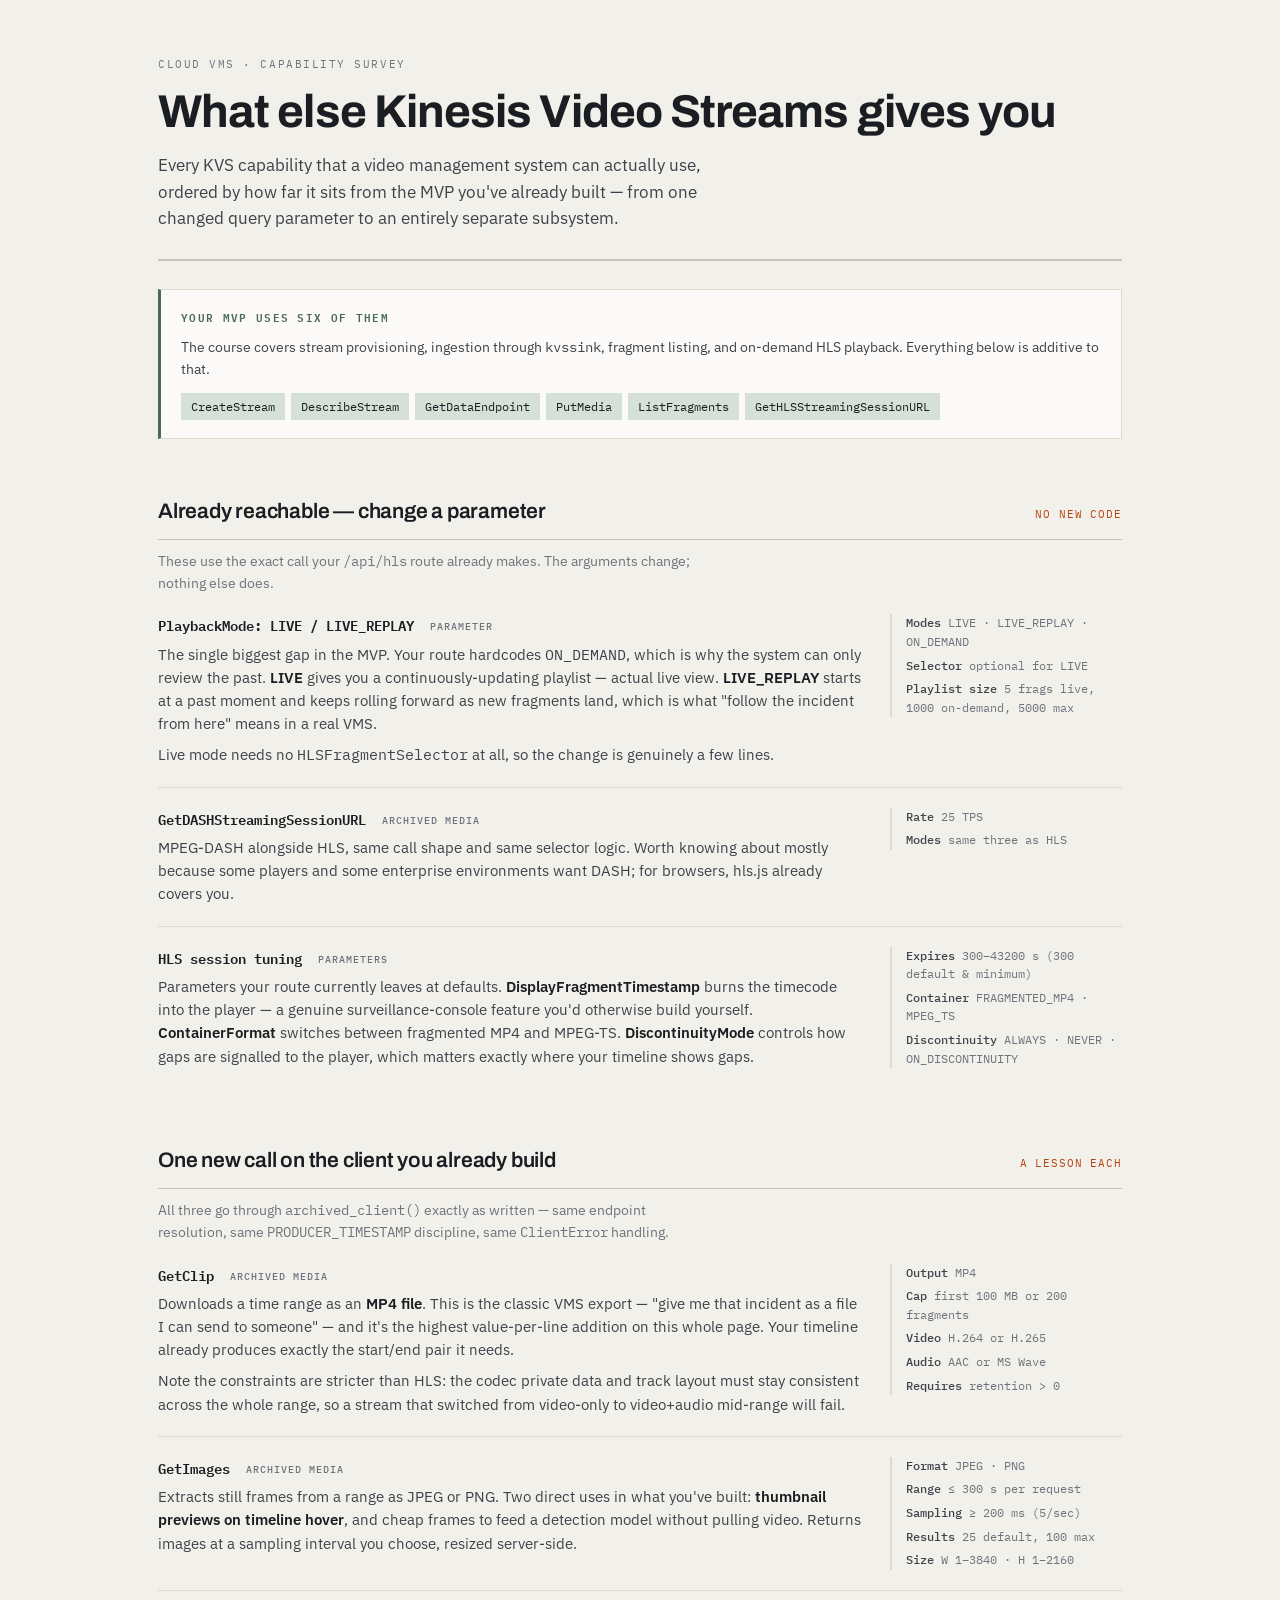
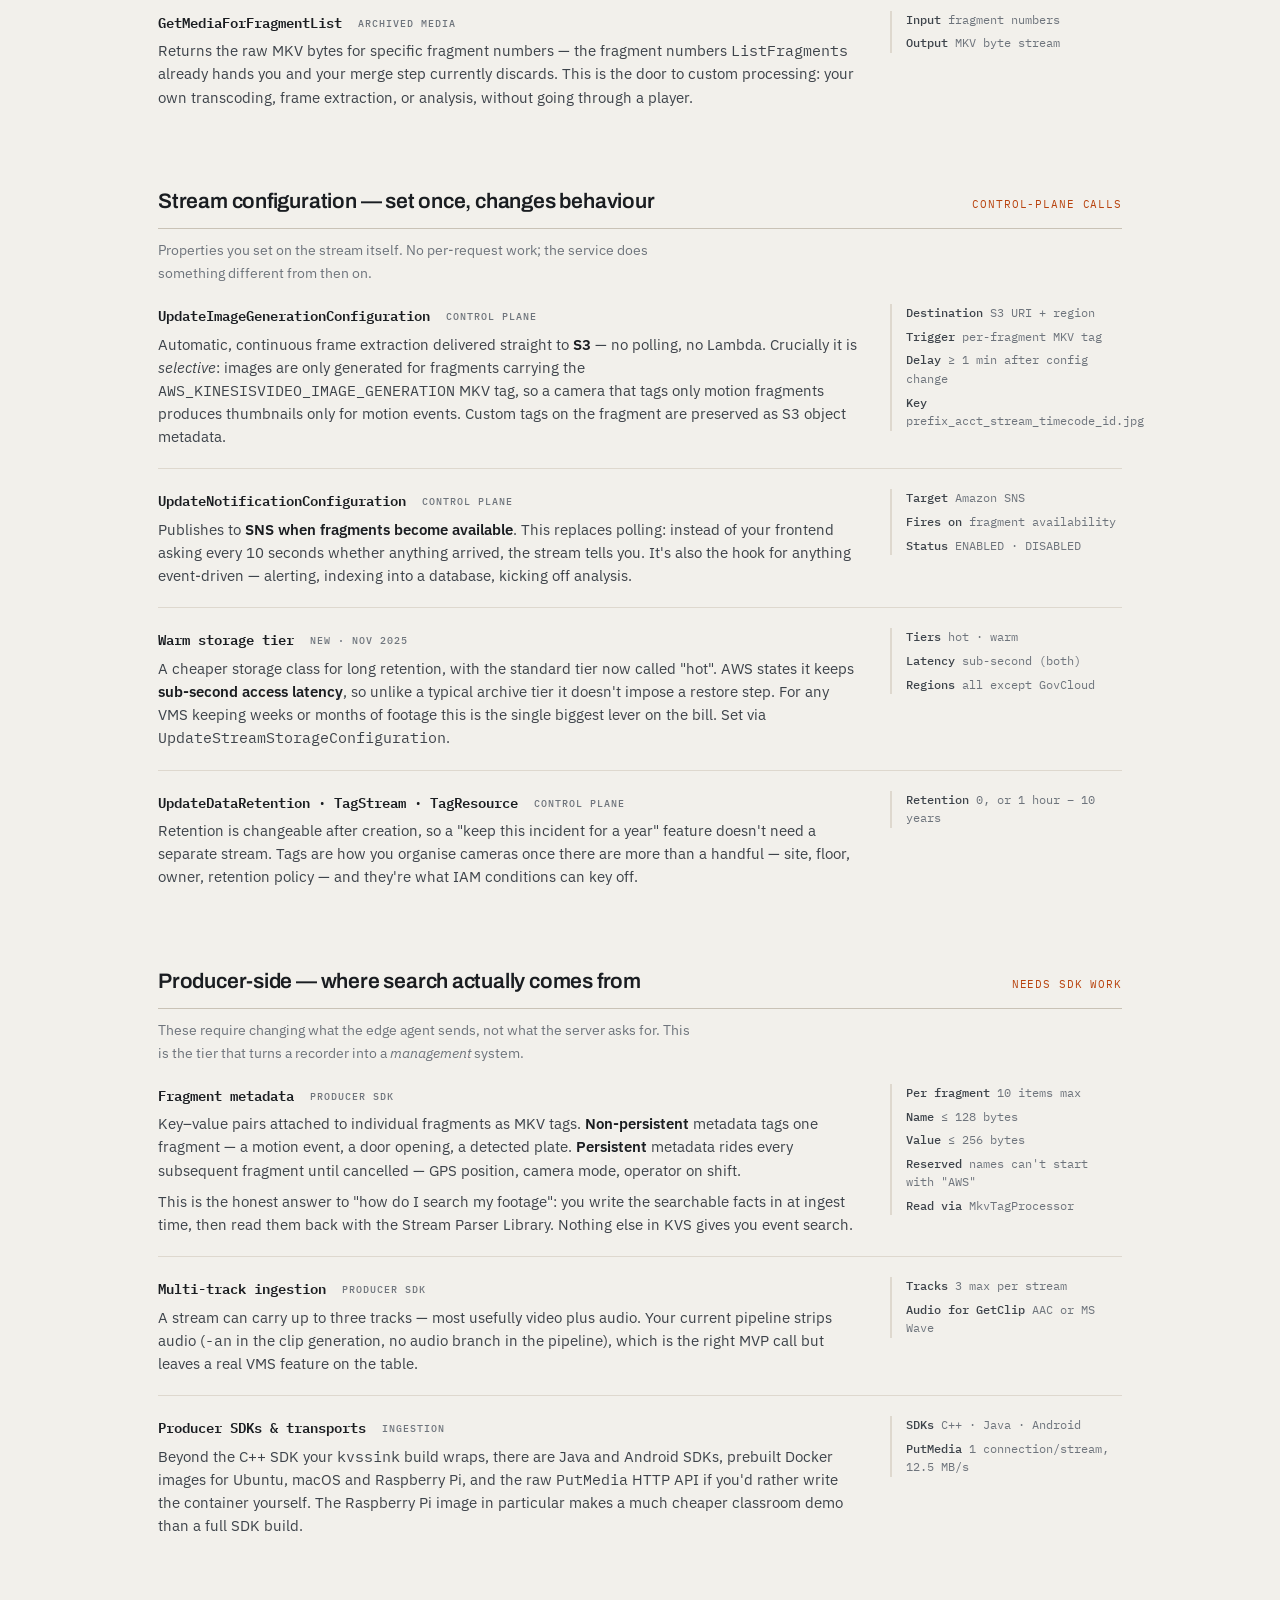
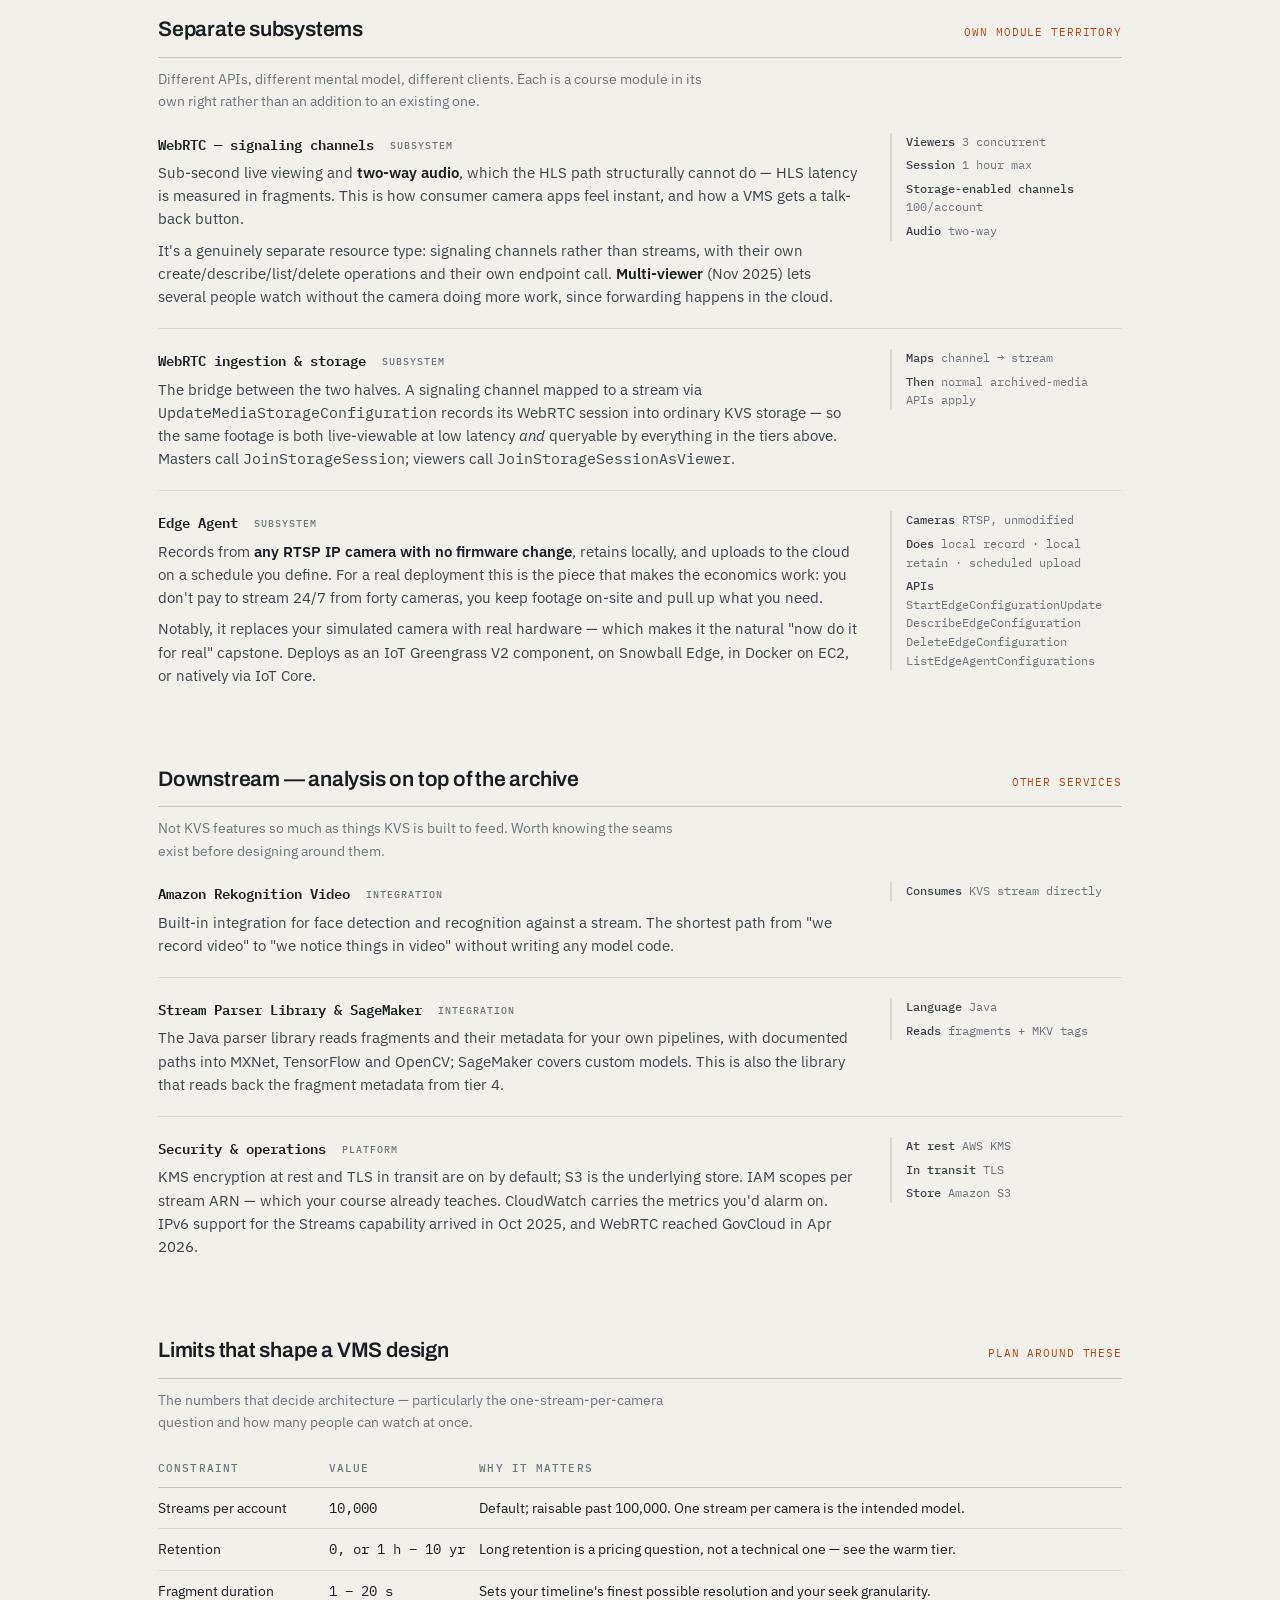
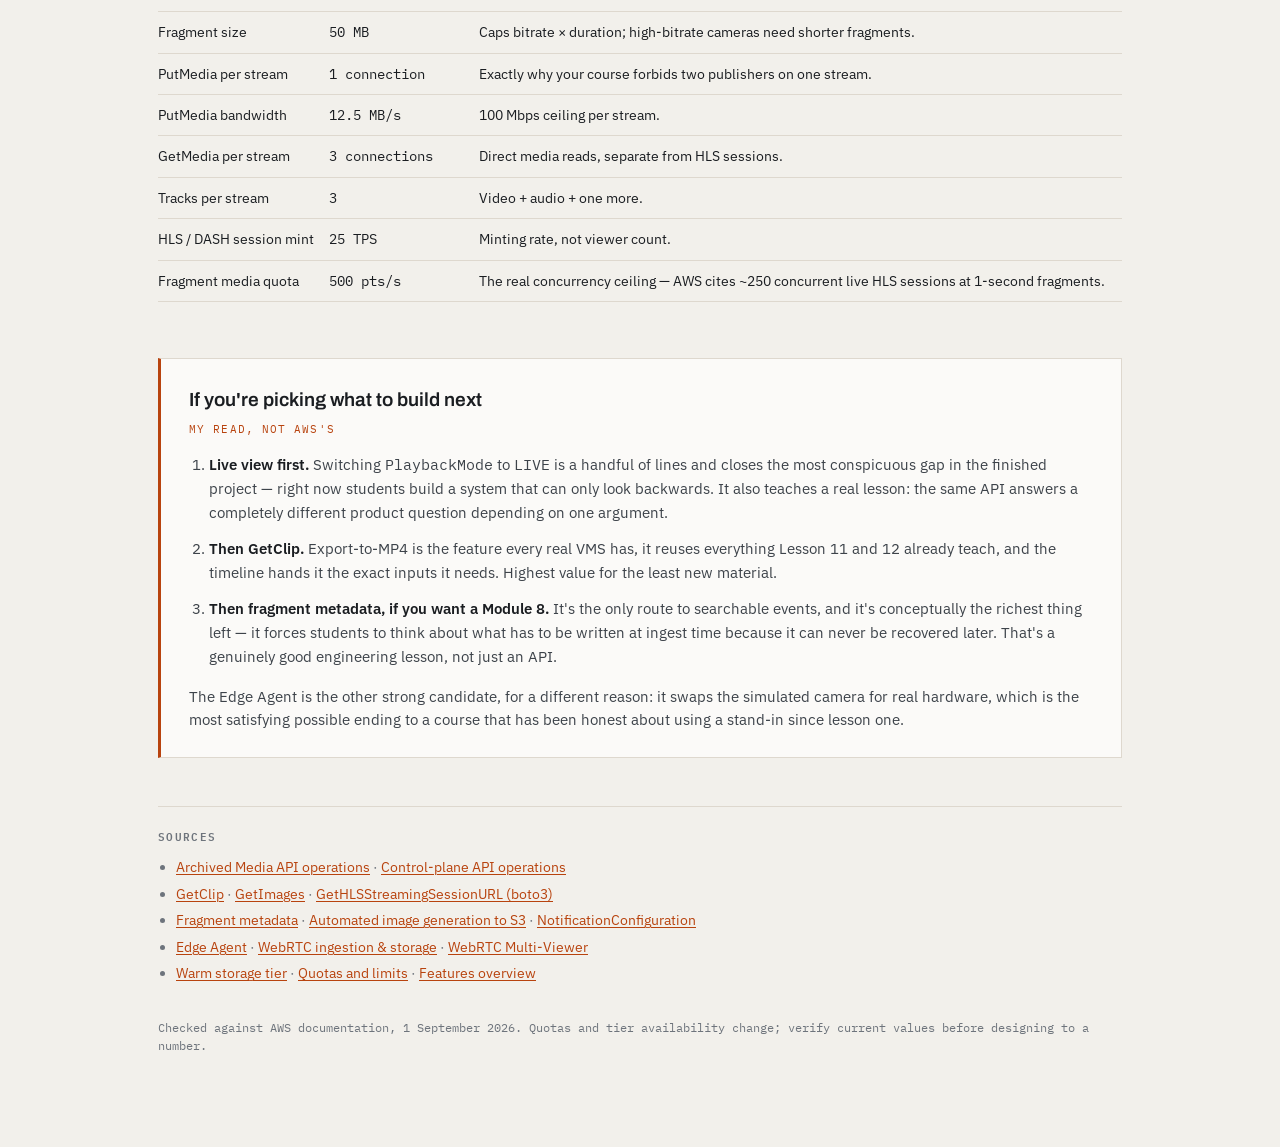
==== М8_KVS_VMS/kvs-capability-map-standalone.html @ 1b8c33f3 "Add М8 and М9 module design" ====
<!doctype html>
<html lang="en">
<head>
<meta charset="utf-8">
<meta name="viewport" content="width=device-width, initial-scale=1">
<style>
  :root { color-scheme: light dark; }
  body { margin: 0; }
  img { max-width: 100%; }
  [hidden] { display: none !important; }
</style>
<title>KVS Capability Map</title>
<link rel="stylesheet" href="https://fonts.googleapis.com/css2?family=Archivo:wght@500;600;700&family=IBM+Plex+Sans:wght@400;500;600&family=IBM+Plex+Mono:wght@400;500;600&display=swap">
<style>
  :root {
    --ground:    #F2F0EB;
    --surface:   #FBFAF8;
    --raised:    #FFFFFF;
    --ink:       #1A1D21;
    --ink-soft:  #3D434A;
    --muted:     #6E747C;
    --hairline:  #DED8CE;
    --rule:      #C9C2B6;
    --signal:    #B8430E;
    --signal-dim:#E8CFC2;
    --have:      #4A6B52;
    --have-dim:  #D5E0D6;

    --display: "Archivo", "Helvetica Neue", Arial, sans-serif;
    --body: "IBM Plex Sans", -apple-system, BlinkMacSystemFont, "Segoe UI", sans-serif;
    --mono: "IBM Plex Mono", ui-monospace, SFMono-Regular, Menlo, Consolas, monospace;
  }

  @media (prefers-color-scheme: dark) {
    :root:not([data-theme="light"]) {
      --ground:    #16191D;
      --surface:   #1C2025;
      --raised:    #22272C;
      --ink:       #E8E4DC;
      --ink-soft:  #C4C0B8;
      --muted:     #8A9099;
      --hairline:  #2E3339;
      --rule:      #3D444C;
      --signal:    #FF8A3D;
      --signal-dim:#43301F;
      --have:      #8FBF9B;
      --have-dim:  #253326;
    }
  }

  :root[data-theme="dark"] {
    --ground:    #16191D;
    --surface:   #1C2025;
    --raised:    #22272C;
    --ink:       #E8E4DC;
    --ink-soft:  #C4C0B8;
    --muted:     #8A9099;
    --hairline:  #2E3339;
    --rule:      #3D444C;
    --signal:    #FF8A3D;
    --signal-dim:#43301F;
    --have:      #8FBF9B;
    --have-dim:  #253326;
  }

  * { box-sizing: border-box; }

  body {
    margin: 0;
    background: var(--ground);
    color: var(--ink);
    font-family: var(--body);
    font-size: 15px;
    line-height: 1.6;
    -webkit-font-smoothing: antialiased;
  }

  .sheet {
    max-width: 1020px;
    margin: 0 auto;
    padding: 56px 28px 80px;
  }

  /* ---------- masthead ---------- */

  .masthead { border-bottom: 2px solid var(--rule); padding-bottom: 28px; }

  .eyebrow {
    font-family: var(--mono);
    font-size: 11px;
    letter-spacing: 0.14em;
    text-transform: uppercase;
    color: var(--muted);
    margin: 0 0 14px;
  }

  h1 {
    font-family: var(--display);
    font-weight: 700;
    font-size: clamp(30px, 5.2vw, 46px);
    line-height: 1.06;
    letter-spacing: -0.02em;
    margin: 0 0 16px;
    text-wrap: balance;
  }

  .standfirst {
    font-size: 17px;
    line-height: 1.55;
    color: var(--ink-soft);
    max-width: 60ch;
    margin: 0;
  }

  /* ---------- baseline strip ---------- */

  .baseline {
    margin: 28px 0 0;
    padding: 18px 20px;
    background: var(--surface);
    border: 1px solid var(--hairline);
    border-left: 3px solid var(--have);
  }

  .baseline h2 {
    font-family: var(--mono);
    font-size: 11px;
    letter-spacing: 0.12em;
    text-transform: uppercase;
    color: var(--have);
    margin: 0 0 10px;
    font-weight: 600;
  }

  .baseline p { margin: 0 0 12px; color: var(--ink-soft); font-size: 14px; }

  .chips { display: flex; flex-wrap: wrap; gap: 6px; }

  .chip {
    font-family: var(--mono);
    font-size: 12px;
    padding: 3px 9px;
    background: var(--have-dim);
    color: var(--ink);
    border: 1px solid transparent;
    white-space: nowrap;
  }

  /* ---------- tiers ---------- */

  .tier { margin-top: 56px; }

  .tier-head {
    display: flex;
    align-items: baseline;
    gap: 16px;
    flex-wrap: wrap;
    padding-bottom: 10px;
    border-bottom: 1px solid var(--rule);
  }

  .tier-head h2 {
    font-family: var(--display);
    font-weight: 600;
    font-size: 21px;
    letter-spacing: -0.01em;
    margin: 0;
    flex: 1 1 auto;
  }

  .lift {
    font-family: var(--mono);
    font-size: 11px;
    letter-spacing: 0.08em;
    text-transform: uppercase;
    color: var(--signal);
    white-space: nowrap;
  }

  .tier-note {
    font-size: 14px;
    color: var(--muted);
    margin: 10px 0 0;
    max-width: 68ch;
  }

  /* ---------- capability rows ---------- */

  .cap {
    display: grid;
    grid-template-columns: minmax(0, 1fr) 232px;
    gap: 12px 28px;
    padding: 20px 0;
    border-bottom: 1px solid var(--hairline);
    align-items: start;
  }

  .cap:last-child { border-bottom: none; }

  .cap-name {
    font-family: var(--mono);
    font-size: 14px;
    font-weight: 600;
    color: var(--ink);
    margin: 0 0 6px;
    overflow-wrap: anywhere;
  }

  .cap-name .kind {
    display: inline-block;
    font-size: 10px;
    font-weight: 500;
    letter-spacing: 0.1em;
    text-transform: uppercase;
    color: var(--muted);
    margin-left: 8px;
    vertical-align: 1px;
  }

  .cap-body { margin: 0; color: var(--ink-soft); font-size: 14.5px; }
  .cap-body + .cap-body { margin-top: 8px; }
  .cap-body strong { color: var(--ink); font-weight: 600; }

  .specs {
    font-family: var(--mono);
    font-size: 12px;
    line-height: 1.55;
    color: var(--muted);
    font-variant-numeric: tabular-nums;
    border-left: 2px solid var(--hairline);
    padding-left: 14px;
  }

  .specs div + div { margin-top: 5px; }
  .specs b { color: var(--ink-soft); font-weight: 500; }

  /* ---------- quotas table ---------- */

  .table-wrap { overflow-x: auto; margin-top: 18px; }

  table { border-collapse: collapse; width: 100%; min-width: 460px; }

  th, td {
    text-align: left;
    padding: 9px 14px 9px 0;
    border-bottom: 1px solid var(--hairline);
    font-size: 14px;
    vertical-align: top;
  }

  th {
    font-family: var(--mono);
    font-size: 11px;
    letter-spacing: 0.1em;
    text-transform: uppercase;
    color: var(--muted);
    font-weight: 500;
    border-bottom-color: var(--rule);
  }

  td.val {
    font-family: var(--mono);
    font-variant-numeric: tabular-nums;
    color: var(--ink);
    white-space: nowrap;
  }

  /* ---------- closing read ---------- */

  .read {
    margin-top: 56px;
    padding: 26px 28px;
    background: var(--surface);
    border: 1px solid var(--hairline);
    border-left: 3px solid var(--signal);
  }

  .read h2 {
    font-family: var(--display);
    font-size: 19px;
    font-weight: 600;
    margin: 0 0 6px;
  }

  .read .caveat {
    font-family: var(--mono);
    font-size: 11px;
    letter-spacing: 0.1em;
    text-transform: uppercase;
    color: var(--signal);
    margin: 0 0 14px;
  }

  .read ol { margin: 0; padding-left: 20px; }
  .read li { margin-bottom: 12px; color: var(--ink-soft); }
  .read li:last-child { margin-bottom: 0; }
  .read li strong { color: var(--ink); font-weight: 600; }

  /* ---------- sources ---------- */

  .sources { margin-top: 48px; padding-top: 20px; border-top: 1px solid var(--hairline); }
  .sources h2 {
    font-family: var(--mono);
    font-size: 11px;
    letter-spacing: 0.12em;
    text-transform: uppercase;
    color: var(--muted);
    margin: 0 0 12px;
    font-weight: 600;
  }
  .sources ul { margin: 0; padding-left: 18px; font-size: 13.5px; color: var(--muted); }
  .sources li { margin-bottom: 5px; }

  a { color: var(--signal); text-decoration-thickness: 1px; text-underline-offset: 2px; }
  a:focus-visible { outline: 2px solid var(--signal); outline-offset: 2px; }

  .dateline {
    font-family: var(--mono);
    font-size: 11.5px;
    color: var(--muted);
    margin-top: 34px;
  }

  @media (max-width: 720px) {
    .sheet { padding: 36px 18px 60px; }
    .cap { grid-template-columns: 1fr; gap: 12px; }
    .specs { border-left: none; border-top: 1px solid var(--hairline); padding-left: 0; padding-top: 10px; }
  }
</style>
</head>
<body>
<div class="sheet">

  <header class="masthead">
    <p class="eyebrow">Cloud VMS · Capability Survey</p>
    <h1>What else Kinesis Video Streams gives you</h1>
    <p class="standfirst">Every KVS capability that a video management system can actually use, ordered by how far it sits from the MVP you've already built — from one changed query parameter to an entirely separate subsystem.</p>
  </header>

  <section class="baseline">
    <h2>Your MVP uses six of them</h2>
    <p>The course covers stream provisioning, ingestion through <span style="font-family:var(--mono)">kvssink</span>, fragment listing, and on-demand HLS playback. Everything below is additive to that.</p>
    <div class="chips">
      <span class="chip">CreateStream</span>
      <span class="chip">DescribeStream</span>
      <span class="chip">GetDataEndpoint</span>
      <span class="chip">PutMedia</span>
      <span class="chip">ListFragments</span>
      <span class="chip">GetHLSStreamingSessionURL</span>
    </div>
  </section>

  <!-- ============ TIER 1 ============ -->
  <section class="tier">
    <div class="tier-head">
      <h2>Already reachable — change a parameter</h2>
      <span class="lift">No new code</span>
    </div>
    <p class="tier-note">These use the exact call your <span style="font-family:var(--mono)">/api/hls</span> route already makes. The arguments change; nothing else does.</p>

    <div class="cap">
      <div>
        <p class="cap-name">PlaybackMode: LIVE / LIVE_REPLAY <span class="kind">parameter</span></p>
        <p class="cap-body">The single biggest gap in the MVP. Your route hardcodes <span style="font-family:var(--mono)">ON_DEMAND</span>, which is why the system can only review the past. <strong>LIVE</strong> gives you a continuously-updating playlist — actual live view. <strong>LIVE_REPLAY</strong> starts at a past moment and keeps rolling forward as new fragments land, which is what "follow the incident from here" means in a real VMS.</p>
        <p class="cap-body">Live mode needs no <span style="font-family:var(--mono)">HLSFragmentSelector</span> at all, so the change is genuinely a few lines.</p>
      </div>
      <div class="specs">
        <div><b>Modes</b> LIVE · LIVE_REPLAY · ON_DEMAND</div>
        <div><b>Selector</b> optional for LIVE</div>
        <div><b>Playlist size</b> 5 frags live, 1000 on-demand, 5000 max</div>
      </div>
    </div>

    <div class="cap">
      <div>
        <p class="cap-name">GetDASHStreamingSessionURL <span class="kind">archived media</span></p>
        <p class="cap-body">MPEG-DASH alongside HLS, same call shape and same selector logic. Worth knowing about mostly because some players and some enterprise environments want DASH; for browsers, hls.js already covers you.</p>
      </div>
      <div class="specs">
        <div><b>Rate</b> 25 TPS</div>
        <div><b>Modes</b> same three as HLS</div>
      </div>
    </div>

    <div class="cap">
      <div>
        <p class="cap-name">HLS session tuning <span class="kind">parameters</span></p>
        <p class="cap-body">Parameters your route currently leaves at defaults. <strong>DisplayFragmentTimestamp</strong> burns the timecode into the player — a genuine surveillance-console feature you'd otherwise build yourself. <strong>ContainerFormat</strong> switches between fragmented MP4 and MPEG-TS. <strong>DiscontinuityMode</strong> controls how gaps are signalled to the player, which matters exactly where your timeline shows gaps.</p>
      </div>
      <div class="specs">
        <div><b>Expires</b> 300–43200 s (300 default &amp; minimum)</div>
        <div><b>Container</b> FRAGMENTED_MP4 · MPEG_TS</div>
        <div><b>Discontinuity</b> ALWAYS · NEVER · ON_DISCONTINUITY</div>
      </div>
    </div>
  </section>

  <!-- ============ TIER 2 ============ -->
  <section class="tier">
    <div class="tier-head">
      <h2>One new call on the client you already build</h2>
      <span class="lift">A lesson each</span>
    </div>
    <p class="tier-note">All three go through <span style="font-family:var(--mono)">archived_client()</span> exactly as written — same endpoint resolution, same <span style="font-family:var(--mono)">PRODUCER_TIMESTAMP</span> discipline, same <span style="font-family:var(--mono)">ClientError</span> handling.</p>

    <div class="cap">
      <div>
        <p class="cap-name">GetClip <span class="kind">archived media</span></p>
        <p class="cap-body">Downloads a time range as an <strong>MP4 file</strong>. This is the classic VMS export — "give me that incident as a file I can send to someone" — and it's the highest value-per-line addition on this whole page. Your timeline already produces exactly the start/end pair it needs.</p>
        <p class="cap-body">Note the constraints are stricter than HLS: the codec private data and track layout must stay consistent across the whole range, so a stream that switched from video-only to video+audio mid-range will fail.</p>
      </div>
      <div class="specs">
        <div><b>Output</b> MP4</div>
        <div><b>Cap</b> first 100 MB or 200 fragments</div>
        <div><b>Video</b> H.264 or H.265</div>
        <div><b>Audio</b> AAC or MS Wave</div>
        <div><b>Requires</b> retention &gt; 0</div>
      </div>
    </div>

    <div class="cap">
      <div>
        <p class="cap-name">GetImages <span class="kind">archived media</span></p>
        <p class="cap-body">Extracts still frames from a range as JPEG or PNG. Two direct uses in what you've built: <strong>thumbnail previews on timeline hover</strong>, and cheap frames to feed a detection model without pulling video. Returns images at a sampling interval you choose, resized server-side.</p>
      </div>
      <div class="specs">
        <div><b>Format</b> JPEG · PNG</div>
        <div><b>Range</b> ≤ 300 s per request</div>
        <div><b>Sampling</b> ≥ 200 ms (5/sec)</div>
        <div><b>Results</b> 25 default, 100 max</div>
        <div><b>Size</b> W 1–3840 · H 1–2160</div>
      </div>
    </div>

    <div class="cap">
      <div>
        <p class="cap-name">GetMediaForFragmentList <span class="kind">archived media</span></p>
        <p class="cap-body">Returns the raw MKV bytes for specific fragment numbers — the fragment numbers <span style="font-family:var(--mono)">ListFragments</span> already hands you and your merge step currently discards. This is the door to custom processing: your own transcoding, frame extraction, or analysis, without going through a player.</p>
      </div>
      <div class="specs">
        <div><b>Input</b> fragment numbers</div>
        <div><b>Output</b> MKV byte stream</div>
      </div>
    </div>
  </section>

  <!-- ============ TIER 3 ============ -->
  <section class="tier">
    <div class="tier-head">
      <h2>Stream configuration — set once, changes behaviour</h2>
      <span class="lift">Control-plane calls</span>
    </div>
    <p class="tier-note">Properties you set on the stream itself. No per-request work; the service does something different from then on.</p>

    <div class="cap">
      <div>
        <p class="cap-name">UpdateImageGenerationConfiguration <span class="kind">control plane</span></p>
        <p class="cap-body">Automatic, continuous frame extraction delivered straight to <strong>S3</strong> — no polling, no Lambda. Crucially it is <em>selective</em>: images are only generated for fragments carrying the <span style="font-family:var(--mono)">AWS_KINESISVIDEO_IMAGE_GENERATION</span> MKV tag, so a camera that tags only motion fragments produces thumbnails only for motion events. Custom tags on the fragment are preserved as S3 object metadata.</p>
      </div>
      <div class="specs">
        <div><b>Destination</b> S3 URI + region</div>
        <div><b>Trigger</b> per-fragment MKV tag</div>
        <div><b>Delay</b> ≥ 1 min after config change</div>
        <div><b>Key</b> prefix_acct_stream_timecode_id.jpg</div>
      </div>
    </div>

    <div class="cap">
      <div>
        <p class="cap-name">UpdateNotificationConfiguration <span class="kind">control plane</span></p>
        <p class="cap-body">Publishes to <strong>SNS when fragments become available</strong>. This replaces polling: instead of your frontend asking every 10 seconds whether anything arrived, the stream tells you. It's also the hook for anything event-driven — alerting, indexing into a database, kicking off analysis.</p>
      </div>
      <div class="specs">
        <div><b>Target</b> Amazon SNS</div>
        <div><b>Fires on</b> fragment availability</div>
        <div><b>Status</b> ENABLED · DISABLED</div>
      </div>
    </div>

    <div class="cap">
      <div>
        <p class="cap-name">Warm storage tier <span class="kind">new · Nov 2025</span></p>
        <p class="cap-body">A cheaper storage class for long retention, with the standard tier now called "hot". AWS states it keeps <strong>sub-second access latency</strong>, so unlike a typical archive tier it doesn't impose a restore step. For any VMS keeping weeks or months of footage this is the single biggest lever on the bill. Set via <span style="font-family:var(--mono)">UpdateStreamStorageConfiguration</span>.</p>
      </div>
      <div class="specs">
        <div><b>Tiers</b> hot · warm</div>
        <div><b>Latency</b> sub-second (both)</div>
        <div><b>Regions</b> all except GovCloud</div>
      </div>
    </div>

    <div class="cap">
      <div>
        <p class="cap-name">UpdateDataRetention · TagStream · TagResource <span class="kind">control plane</span></p>
        <p class="cap-body">Retention is changeable after creation, so a "keep this incident for a year" feature doesn't need a separate stream. Tags are how you organise cameras once there are more than a handful — site, floor, owner, retention policy — and they're what IAM conditions can key off.</p>
      </div>
      <div class="specs">
        <div><b>Retention</b> 0, or 1 hour – 10 years</div>
      </div>
    </div>
  </section>

  <!-- ============ TIER 4 ============ -->
  <section class="tier">
    <div class="tier-head">
      <h2>Producer-side — where search actually comes from</h2>
      <span class="lift">Needs SDK work</span>
    </div>
    <p class="tier-note">These require changing what the edge agent sends, not what the server asks for. This is the tier that turns a recorder into a <em>management</em> system.</p>

    <div class="cap">
      <div>
        <p class="cap-name">Fragment metadata <span class="kind">producer SDK</span></p>
        <p class="cap-body">Key–value pairs attached to individual fragments as MKV tags. <strong>Non-persistent</strong> metadata tags one fragment — a motion event, a door opening, a detected plate. <strong>Persistent</strong> metadata rides every subsequent fragment until cancelled — GPS position, camera mode, operator on shift.</p>
        <p class="cap-body">This is the honest answer to "how do I search my footage": you write the searchable facts in at ingest time, then read them back with the Stream Parser Library. Nothing else in KVS gives you event search.</p>
      </div>
      <div class="specs">
        <div><b>Per fragment</b> 10 items max</div>
        <div><b>Name</b> ≤ 128 bytes</div>
        <div><b>Value</b> ≤ 256 bytes</div>
        <div><b>Reserved</b> names can't start with "AWS"</div>
        <div><b>Read via</b> MkvTagProcessor</div>
      </div>
    </div>

    <div class="cap">
      <div>
        <p class="cap-name">Multi-track ingestion <span class="kind">producer SDK</span></p>
        <p class="cap-body">A stream can carry up to three tracks — most usefully video plus audio. Your current pipeline strips audio (<span style="font-family:var(--mono)">-an</span> in the clip generation, no audio branch in the pipeline), which is the right MVP call but leaves a real VMS feature on the table.</p>
      </div>
      <div class="specs">
        <div><b>Tracks</b> 3 max per stream</div>
        <div><b>Audio for GetClip</b> AAC or MS Wave</div>
      </div>
    </div>

    <div class="cap">
      <div>
        <p class="cap-name">Producer SDKs &amp; transports <span class="kind">ingestion</span></p>
        <p class="cap-body">Beyond the C++ SDK your <span style="font-family:var(--mono)">kvssink</span> build wraps, there are Java and Android SDKs, prebuilt Docker images for Ubuntu, macOS and Raspberry Pi, and the raw <span style="font-family:var(--mono)">PutMedia</span> HTTP API if you'd rather write the container yourself. The Raspberry Pi image in particular makes a much cheaper classroom demo than a full SDK build.</p>
      </div>
      <div class="specs">
        <div><b>SDKs</b> C++ · Java · Android</div>
        <div><b>PutMedia</b> 1 connection/stream, 12.5 MB/s</div>
      </div>
    </div>
  </section>

  <!-- ============ TIER 5 ============ -->
  <section class="tier">
    <div class="tier-head">
      <h2>Separate subsystems</h2>
      <span class="lift">Own module territory</span>
    </div>
    <p class="tier-note">Different APIs, different mental model, different clients. Each is a course module in its own right rather than an addition to an existing one.</p>

    <div class="cap">
      <div>
        <p class="cap-name">WebRTC — signaling channels <span class="kind">subsystem</span></p>
        <p class="cap-body">Sub-second live viewing and <strong>two-way audio</strong>, which the HLS path structurally cannot do — HLS latency is measured in fragments. This is how consumer camera apps feel instant, and how a VMS gets a talk-back button.</p>
        <p class="cap-body">It's a genuinely separate resource type: signaling channels rather than streams, with their own create/describe/list/delete operations and their own endpoint call. <strong>Multi-viewer</strong> (Nov 2025) lets several people watch without the camera doing more work, since forwarding happens in the cloud.</p>
      </div>
      <div class="specs">
        <div><b>Viewers</b> 3 concurrent</div>
        <div><b>Session</b> 1 hour max</div>
        <div><b>Storage-enabled channels</b> 100/account</div>
        <div><b>Audio</b> two-way</div>
      </div>
    </div>

    <div class="cap">
      <div>
        <p class="cap-name">WebRTC ingestion &amp; storage <span class="kind">subsystem</span></p>
        <p class="cap-body">The bridge between the two halves. A signaling channel mapped to a stream via <span style="font-family:var(--mono)">UpdateMediaStorageConfiguration</span> records its WebRTC session into ordinary KVS storage — so the same footage is both live-viewable at low latency <em>and</em> queryable by everything in the tiers above. Masters call <span style="font-family:var(--mono)">JoinStorageSession</span>; viewers call <span style="font-family:var(--mono)">JoinStorageSessionAsViewer</span>.</p>
      </div>
      <div class="specs">
        <div><b>Maps</b> channel → stream</div>
        <div><b>Then</b> normal archived-media APIs apply</div>
      </div>
    </div>

    <div class="cap">
      <div>
        <p class="cap-name">Edge Agent <span class="kind">subsystem</span></p>
        <p class="cap-body">Records from <strong>any RTSP IP camera with no firmware change</strong>, retains locally, and uploads to the cloud on a schedule you define. For a real deployment this is the piece that makes the economics work: you don't pay to stream 24/7 from forty cameras, you keep footage on-site and pull up what you need.</p>
        <p class="cap-body">Notably, it replaces your simulated camera with real hardware — which makes it the natural "now do it for real" capstone. Deploys as an IoT Greengrass V2 component, on Snowball Edge, in Docker on EC2, or natively via IoT Core.</p>
      </div>
      <div class="specs">
        <div><b>Cameras</b> RTSP, unmodified</div>
        <div><b>Does</b> local record · local retain · scheduled upload</div>
        <div><b>APIs</b> StartEdgeConfigurationUpdate<br>DescribeEdgeConfiguration<br>DeleteEdgeConfiguration<br>ListEdgeAgentConfigurations</div>
      </div>
    </div>
  </section>

  <!-- ============ TIER 6 ============ -->
  <section class="tier">
    <div class="tier-head">
      <h2>Downstream — analysis on top of the archive</h2>
      <span class="lift">Other services</span>
    </div>
    <p class="tier-note">Not KVS features so much as things KVS is built to feed. Worth knowing the seams exist before designing around them.</p>

    <div class="cap">
      <div>
        <p class="cap-name">Amazon Rekognition Video <span class="kind">integration</span></p>
        <p class="cap-body">Built-in integration for face detection and recognition against a stream. The shortest path from "we record video" to "we notice things in video" without writing any model code.</p>
      </div>
      <div class="specs">
        <div><b>Consumes</b> KVS stream directly</div>
      </div>
    </div>

    <div class="cap">
      <div>
        <p class="cap-name">Stream Parser Library &amp; SageMaker <span class="kind">integration</span></p>
        <p class="cap-body">The Java parser library reads fragments and their metadata for your own pipelines, with documented paths into MXNet, TensorFlow and OpenCV; SageMaker covers custom models. This is also the library that reads back the fragment metadata from tier 4.</p>
      </div>
      <div class="specs">
        <div><b>Language</b> Java</div>
        <div><b>Reads</b> fragments + MKV tags</div>
      </div>
    </div>

    <div class="cap">
      <div>
        <p class="cap-name">Security &amp; operations <span class="kind">platform</span></p>
        <p class="cap-body">KMS encryption at rest and TLS in transit are on by default; S3 is the underlying store. IAM scopes per stream ARN — which your course already teaches. CloudWatch carries the metrics you'd alarm on. IPv6 support for the Streams capability arrived in Oct 2025, and WebRTC reached GovCloud in Apr 2026.</p>
      </div>
      <div class="specs">
        <div><b>At rest</b> AWS KMS</div>
        <div><b>In transit</b> TLS</div>
        <div><b>Store</b> Amazon S3</div>
      </div>
    </div>
  </section>

  <!-- ============ QUOTAS ============ -->
  <section class="tier">
    <div class="tier-head">
      <h2>Limits that shape a VMS design</h2>
      <span class="lift">Plan around these</span>
    </div>
    <p class="tier-note">The numbers that decide architecture — particularly the one-stream-per-camera question and how many people can watch at once.</p>

    <div class="table-wrap">
      <table>
        <thead>
          <tr><th>Constraint</th><th>Value</th><th>Why it matters</th></tr>
        </thead>
        <tbody>
          <tr><td>Streams per account</td><td class="val">10,000</td><td>Default; raisable past 100,000. One stream per camera is the intended model.</td></tr>
          <tr><td>Retention</td><td class="val">0, or 1 h – 10 yr</td><td>Long retention is a pricing question, not a technical one — see the warm tier.</td></tr>
          <tr><td>Fragment duration</td><td class="val">1 – 20 s</td><td>Sets your timeline's finest possible resolution and your seek granularity.</td></tr>
          <tr><td>Fragment size</td><td class="val">50 MB</td><td>Caps bitrate × duration; high-bitrate cameras need shorter fragments.</td></tr>
          <tr><td>PutMedia per stream</td><td class="val">1 connection</td><td>Exactly why your course forbids two publishers on one stream.</td></tr>
          <tr><td>PutMedia bandwidth</td><td class="val">12.5 MB/s</td><td>100 Mbps ceiling per stream.</td></tr>
          <tr><td>GetMedia per stream</td><td class="val">3 connections</td><td>Direct media reads, separate from HLS sessions.</td></tr>
          <tr><td>Tracks per stream</td><td class="val">3</td><td>Video + audio + one more.</td></tr>
          <tr><td>HLS / DASH session mint</td><td class="val">25 TPS</td><td>Minting rate, not viewer count.</td></tr>
          <tr><td>Fragment media quota</td><td class="val">500 pts/s</td><td>The real concurrency ceiling — AWS cites ~250 concurrent live HLS sessions at 1-second fragments.</td></tr>
        </tbody>
      </table>
    </div>
  </section>

  <!-- ============ READ ============ -->
  <section class="read">
    <h2>If you're picking what to build next</h2>
    <p class="caveat">My read, not AWS's</p>
    <ol>
      <li><strong>Live view first.</strong> Switching <span style="font-family:var(--mono)">PlaybackMode</span> to <span style="font-family:var(--mono)">LIVE</span> is a handful of lines and closes the most conspicuous gap in the finished project — right now students build a system that can only look backwards. It also teaches a real lesson: the same API answers a completely different product question depending on one argument.</li>
      <li><strong>Then GetClip.</strong> Export-to-MP4 is the feature every real VMS has, it reuses everything Lesson 11 and 12 already teach, and the timeline hands it the exact inputs it needs. Highest value for the least new material.</li>
      <li><strong>Then fragment metadata, if you want a Module 8.</strong> It's the only route to searchable events, and it's conceptually the richest thing left — it forces students to think about what has to be written at ingest time because it can never be recovered later. That's a genuinely good engineering lesson, not just an API.</li>
    </ol>
    <p class="cap-body" style="margin-top:16px">The Edge Agent is the other strong candidate, for a different reason: it swaps the simulated camera for real hardware, which is the most satisfying possible ending to a course that has been honest about using a stand-in since lesson one.</p>
  </section>

  <section class="sources">
    <h2>Sources</h2>
    <ul>
      <li><a href="https://docs.aws.amazon.com/kinesisvideostreams/latest/dg/API_Operations_Amazon_Kinesis_Video_Streams_Archived_Media.html">Archived Media API operations</a> · <a href="https://docs.aws.amazon.com/kinesisvideostreams/latest/dg/API_Operations_Amazon_Kinesis_Video_Streams.html">Control-plane API operations</a></li>
      <li><a href="https://docs.aws.amazon.com/kinesisvideostreams/latest/dg/API_reader_GetClip.html">GetClip</a> · <a href="https://docs.aws.amazon.com/kinesisvideostreams/latest/dg/API_reader_GetImages.html">GetImages</a> · <a href="https://docs.aws.amazon.com/boto3/latest/reference/services/kinesis-video-archived-media/client/get_hls_streaming_session_url.html">GetHLSStreamingSessionURL (boto3)</a></li>
      <li><a href="https://github.com/awsdocs/AWS-Kinesis-Video-Documentation/blob/master/doc_source/how-meta.md">Fragment metadata</a> · <a href="https://docs.aws.amazon.com/kinesisvideostreams/latest/dg/s3-real-time-image-create.html">Automated image generation to S3</a> · <a href="https://docs.aws.amazon.com/kinesisvideostreams/latest/APIReference/API_NotificationConfiguration.html">NotificationConfiguration</a></li>
      <li><a href="https://docs.aws.amazon.com/kinesisvideostreams/latest/dg/edge.html">Edge Agent</a> · <a href="https://docs.aws.amazon.com/kinesisvideostreams-webrtc-dg/latest/devguide/ingest-media.html">WebRTC ingestion &amp; storage</a> · <a href="https://aws.amazon.com/about-aws/whats-new/2025/11/amazon-kinesis-video-streams-multi-viewer">WebRTC Multi-Viewer</a></li>
      <li><a href="https://aws.amazon.com/about-aws/whats-new/2025/11/amazon-kinesis-video-streams-warm-storage-tier/">Warm storage tier</a> · <a href="https://docs.aws.amazon.com/kinesisvideostreams/latest/dg/limits.html">Quotas and limits</a> · <a href="https://www.amazonaws.cn/en/kinesis/video-streams/features/">Features overview</a></li>
    </ul>
    <p class="dateline">Checked against AWS documentation, 1 September 2026. Quotas and tier availability change; verify current values before designing to a number.</p>
  </section>

</div>

</body>
</html>
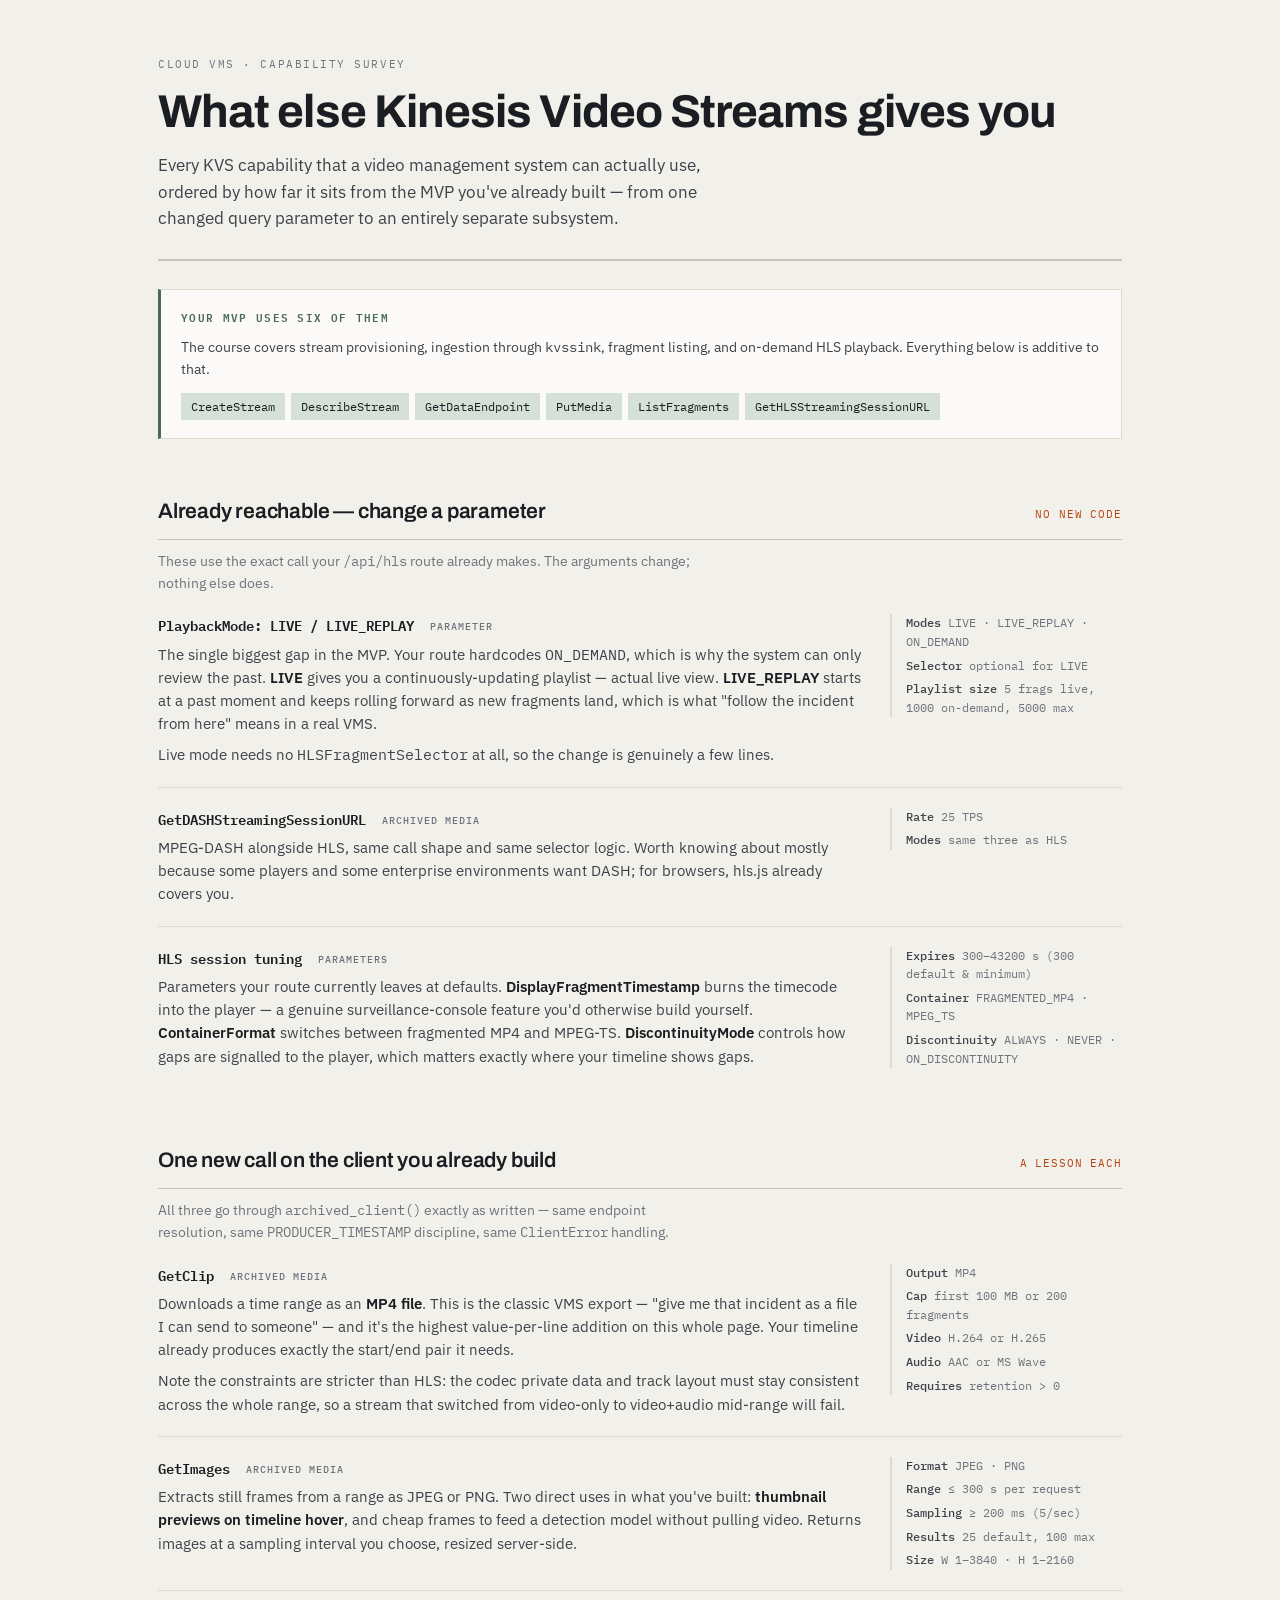
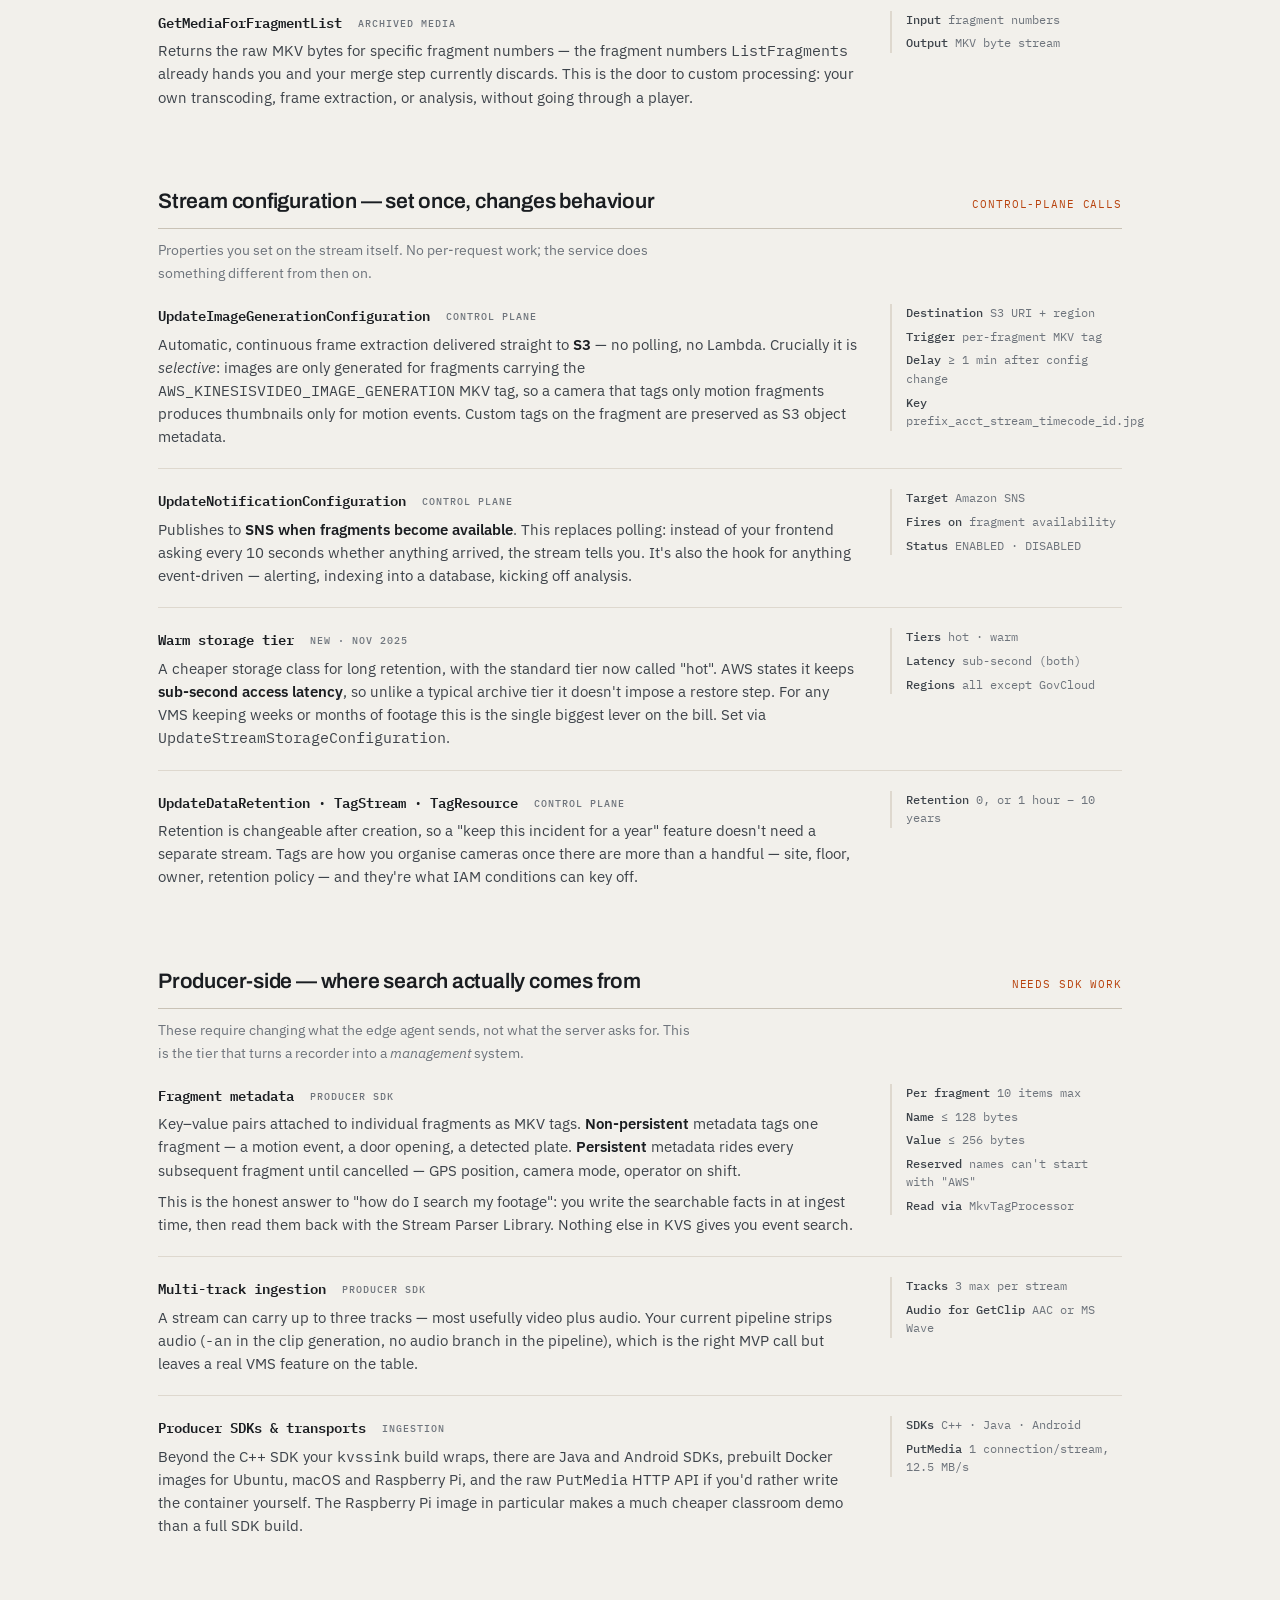
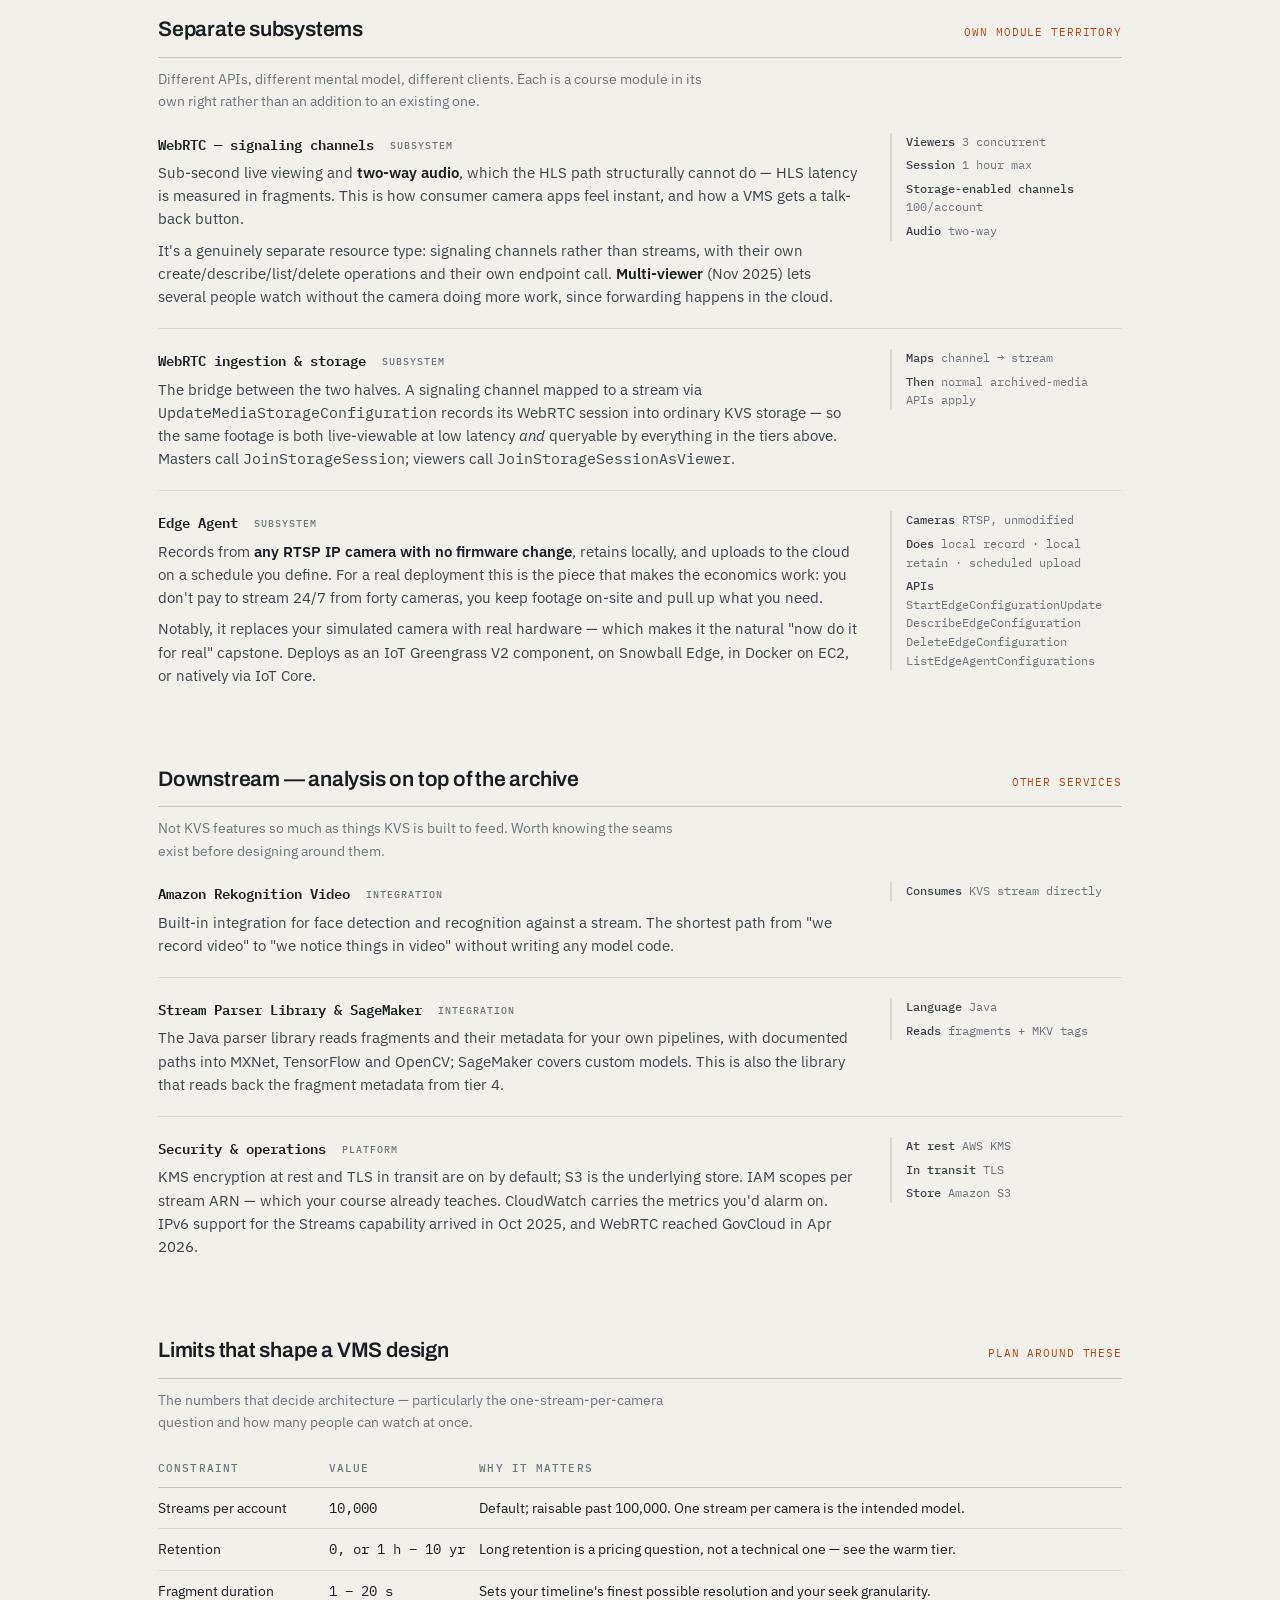
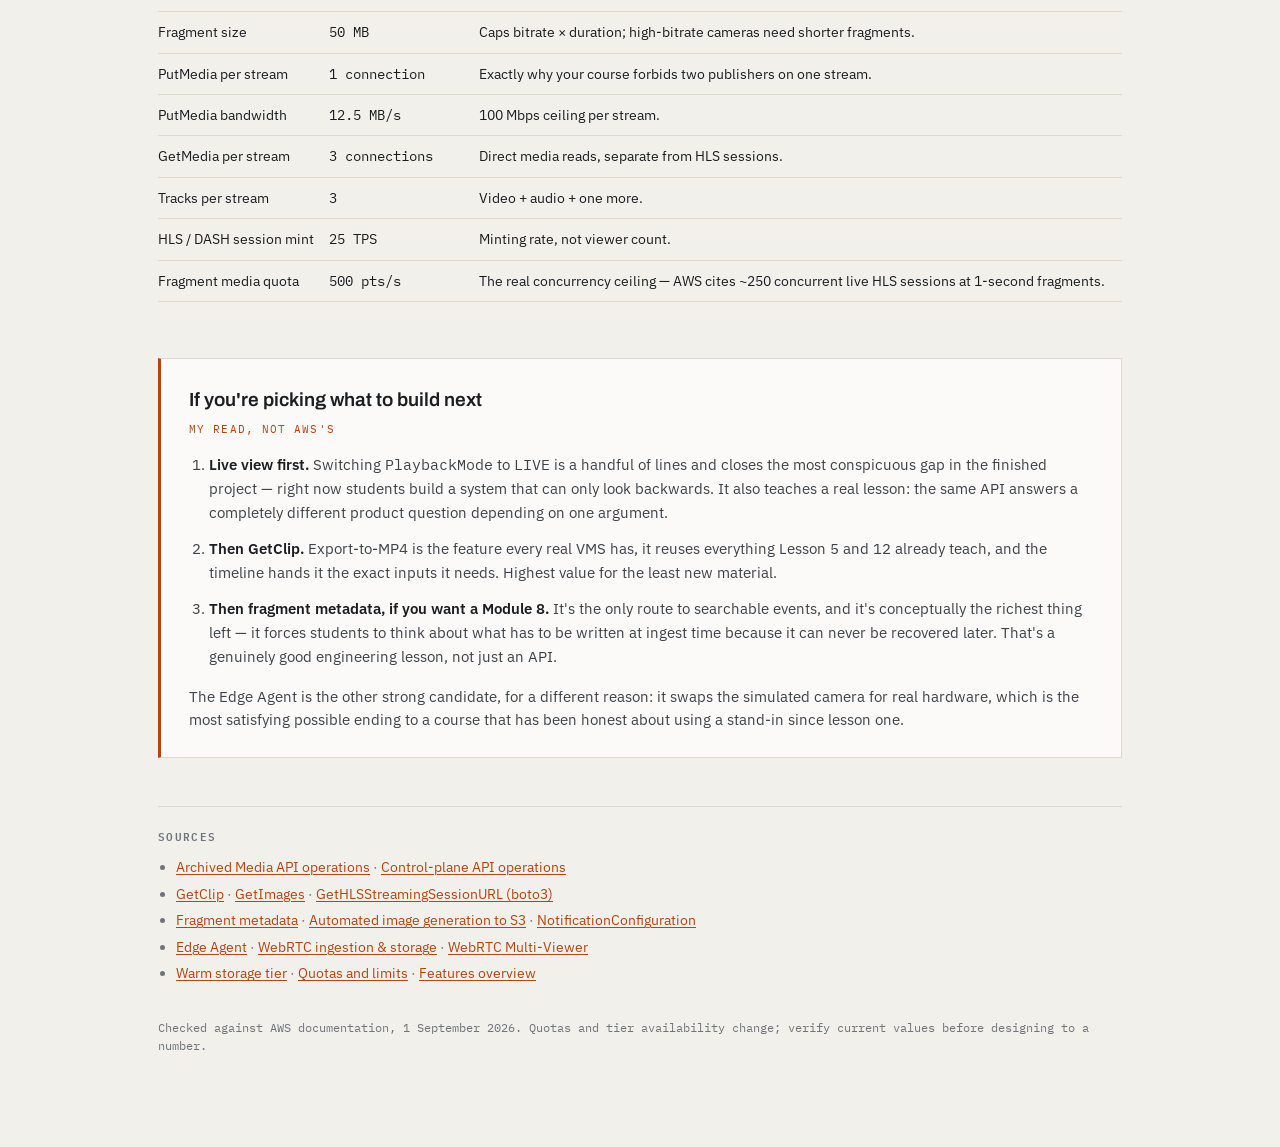
==== commit eefba466: "М8: merge 1–4/5–6/7–8/9–10/11–12 into five multi-part lessons; every module numbers from 1; all refe" ====
--- a/М8_KVS_VMS/kvs-capability-map-standalone.html
+++ b/М8_KVS_VMS/kvs-capability-map-standalone.html
@@ -670,7 +670,7 @@
     <p class="caveat">My read, not AWS's</p>
     <ol>
       <li><strong>Live view first.</strong> Switching <span style="font-family:var(--mono)">PlaybackMode</span> to <span style="font-family:var(--mono)">LIVE</span> is a handful of lines and closes the most conspicuous gap in the finished project — right now students build a system that can only look backwards. It also teaches a real lesson: the same API answers a completely different product question depending on one argument.</li>
-      <li><strong>Then GetClip.</strong> Export-to-MP4 is the feature every real VMS has, it reuses everything Lesson 11 and 12 already teach, and the timeline hands it the exact inputs it needs. Highest value for the least new material.</li>
+      <li><strong>Then GetClip.</strong> Export-to-MP4 is the feature every real VMS has, it reuses everything Lesson 5 and 12 already teach, and the timeline hands it the exact inputs it needs. Highest value for the least new material.</li>
       <li><strong>Then fragment metadata, if you want a Module 8.</strong> It's the only route to searchable events, and it's conceptually the richest thing left — it forces students to think about what has to be written at ingest time because it can never be recovered later. That's a genuinely good engineering lesson, not just an API.</li>
     </ol>
     <p class="cap-body" style="margin-top:16px">The Edge Agent is the other strong candidate, for a different reason: it swaps the simulated camera for real hardware, which is the most satisfying possible ending to a course that has been honest about using a stand-in since lesson one.</p>
